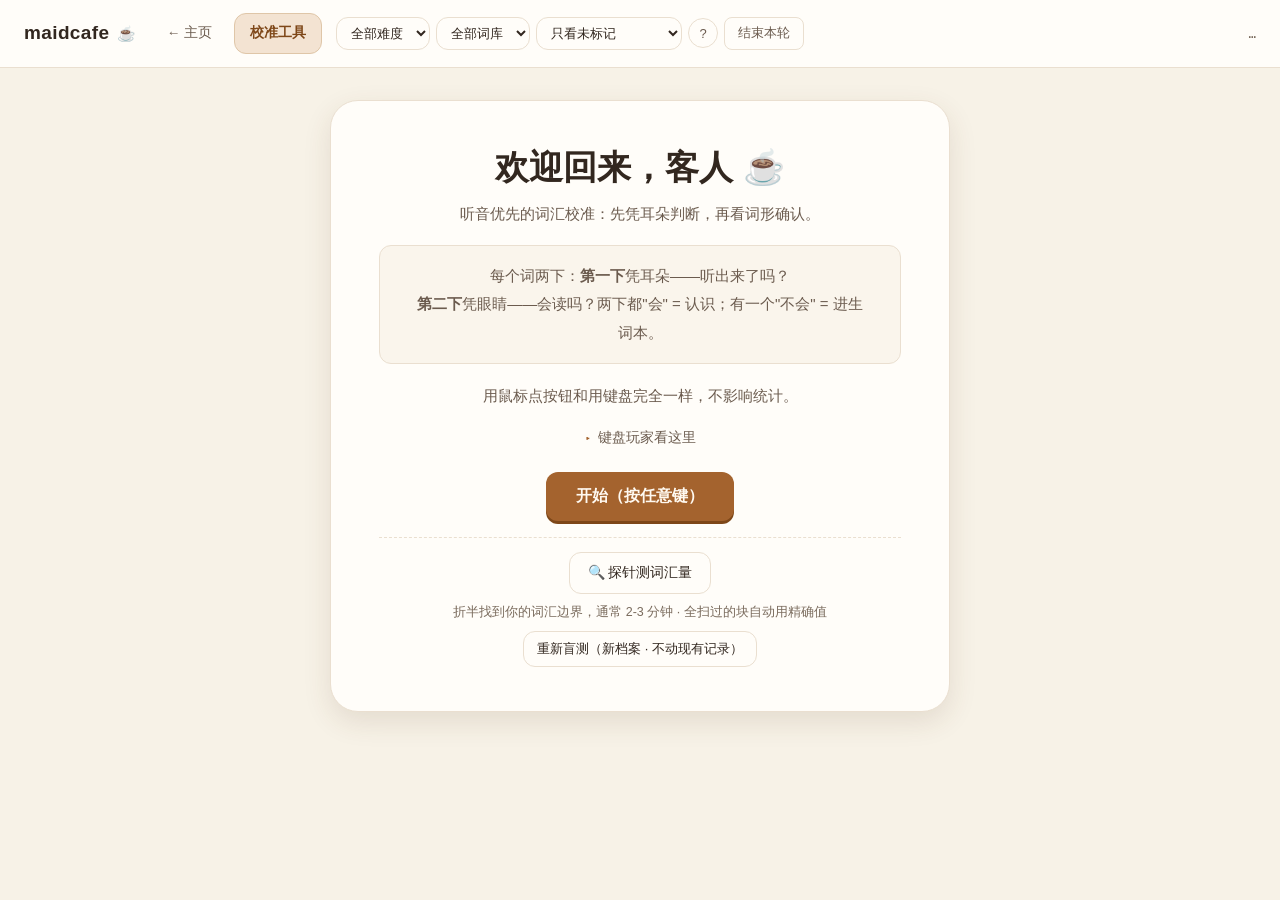
==== static/calibrate.html @ 39105bd9 "Probe result page is a funnel: header nav hidden; untested buttons now walked - 测定完成 result view hid" ====
<!DOCTYPE html>
<html lang="zh-CN">
<head>
<meta charset="utf-8">
<meta name="viewport" content="width=device-width, initial-scale=1">
<title>maidcafe ☕ 词汇校准</title>
<link rel="icon" href="data:image/svg+xml,<svg xmlns='http://www.w3.org/2000/svg' viewBox='0 0 100 100'><text y='.9em' font-size='90'>☕</text></svg>">
<link rel="stylesheet" href="/static/style.css">
</head>
<body>
<header>
  <div class="brand">maidcafe <span class="cup">☕</span></div>
  <nav class="controls" id="topNav">
    <a href="/" class="tab">← 主页</a>
    <span class="tab active">校准工具</span>
  </nav>
  <div class="controls">
    <select id="tierSelect"><option value="all">全部难度</option></select>
    <select id="deckSelect"><option value="all">全部词库</option></select>
    <select id="modeSelect">
      <option value="unmarked">只看未标记</option>
      <option value="all">全部（含已标记）</option>
    </select>
    <button id="hintToggle" class="hint-toggle" title="按键提示">?</button>
    <button id="endBtn" class="end-btn" title="结束这一轮">结束本轮</button>
  </div>
  <div class="stats" id="statsBar">…</div>
</header>

<main id="main">
  <div id="startOverlay" class="overlay">
    <div class="overlay-card">
      <img class="art-banner" src="/static/art/C1_welcome.png" alt="" onerror="this.remove()">
      <h1>欢迎回来，客人 ☕</h1>
      <div id="continueBar" class="hint-line hidden" style="margin-bottom:12px;"></div>
      <p>听音优先的词汇校准：先凭耳朵判断，再看词形确认。</p>
      <p class="rhythm">每个词两下：<b>第一下</b>凭耳朵——听出来了吗？<br>
      <b>第二下</b>凭眼睛——会读吗？两下都"会" = 认识；有一个"不会" = 进生词本。</p>
      <p class="hint-line">用鼠标点按钮和用键盘完全一样，不影响统计。</p>
      <details class="keys-fold">
        <summary>键盘玩家看这里</summary>
        <table class="keys">
          <tr><td>听发音后</td><td><kbd>Space</kbd> 听出来了 · <kbd>J</kbd> 没听出来</td></tr>
          <tr><td>显示词后</td><td><kbd>Space</kbd> 我会读 · <kbd>J</kbd> 我不会读</td></tr>
          <tr><td>任何时候</td><td><kbd>K</kbd> 重听发音</td></tr>
        </table>
      </details>
      <button id="startBtn">开始（按任意键）</button>
      <div class="probe-entry">
        <button id="probeBtn" class="mk">🔍 探针测词汇量</button>
        <div class="hint-line">折半找到你的词汇边界，通常 2-3 分钟 · 全扫过的块自动用精确值</div>
        <div id="vocabLine" class="hint-line hidden"></div>
        <button id="probeFreshBtn" class="mk small">重新盲测（新档案 · 不动现有记录）</button>
        <details id="probeHist" class="probe-hist hidden">
          <summary>历史测定</summary>
          <div id="probeHistList"></div>
        </details>
      </div>
    </div>
  </div>

  <div id="card" class="card hidden">
    <div class="progress"><div class="progress-fill" id="progressFill"></div></div>
    <div class="card-body">
      <div id="listenState" class="listen-state">
        <div class="step-dots"><i class="on"></i><i></i></div>
        <button id="playBtn" class="play-btn" title="播放发音">🔊</button>
        <div class="hint">刚才这个音，你听出来了吗？</div>
        <div id="noAudioNote" class="no-audio hidden">（这个词没有音频，直接看词判断）</div>
        <div id="wordPreview" class="word-preview hidden"></div>
      </div>
      <div id="answerState" class="answer-state hidden">
        <div class="step-dots"><i></i><i class="on"></i></div>
        <div class="mark-tag" id="markTag"></div>
        <div class="word" id="wordText"></div>
        <div class="phonetic" id="phoneticText"></div>
        <div class="definition" id="defText"></div>
        <div class="example" id="exEn"></div>
        <div class="example cn" id="exCn"></div>
        <div class="sources" id="srcText"></div>
      </div>
      <div id="judgeBtns" class="mark-btns">
        <button id="btnKnow" class="mk mk3">听出来了 <kbd>Space</kbd></button>
        <button id="btnShow" class="mk mk1">没听出来 <kbd>J</kbd></button>
      </div>
      <div id="nextBtns" class="mark-btns hidden">
        <div class="ask-line hint-line" style="width:100%;text-align:center;">那么这个词，你会读吗？</div>
        <button id="btnNext" class="mk mk3">我会读 <kbd>Space</kbd></button>
        <button id="btnOops" class="mk mk1">我不会读 <kbd>J</kbd></button>
      </div>
    </div>
    <div id="hintBar" class="hint-bar">
      <span>听后：<kbd>Space</kbd> 听出来了 · <kbd>J</kbd> 没听出来</span>
      <span>看后：<kbd>Space</kbd> 会读 · <kbd>J</kbd> 不会读</span>
      <span><kbd>K</kbd> 重听</span>
      <button id="hintClose" title="关闭提示">×</button>
    </div>
  </div>

  <div id="doneCard" class="card done hidden">
    <img id="doneArt" class="art-banner hidden" src="/static/art/C4_celebrate.png" alt="" onerror="this.remove()">
    <h2 id="doneTitle">这一轮结束 🎉</h2>
    <div id="doneStats"></div>
    <p>进度已自动保存，随时回来继续。</p>
    <button id="nextTierBtn" class="mk mknext hidden">进入下一块 →</button>
    <button id="resumeBtn" class="mk">继续过词</button>
  </div>

  <div id="probeCard" class="card done hidden">
    <h2>测定完成 ☕</h2>
    <div id="probeBoundary" class="hint-line hidden" style="margin-bottom:10px;"></div>
    <div id="probeNums" class="vocab-nums"></div>
    <div id="probeBands" class="probe-bands"></div>
    <p class="hint-line">精确块用真实计数，抽样块按比例推定；之后任何一块被全扫完成，
    数字会自动替换为精确值。</p>
    <a href="/?fresh=1" class="mk mknext" style="text-decoration:none;">去主页开始学习 →</a>
    <button id="adoptBtn" class="mk mknext hidden">采用为主记录</button>
    <button id="discardBtn" class="mk hidden">删除本次</button>
    <button id="probeMoreBtn" class="mk">全覆盖抽样，出完整曲线与误差</button>
    <button id="probeExitBtn" class="mk">回到常规校准</button>
  </div>
</main>

<script src="/static/log.js"></script>
<script src="/static/art.js"></script>
<script src="/static/app.js"></script>
</body>
</html>
---- static/style.css ----
/* ===========================================================================
   maidcafe — style.css  (drop-in replacement for static/style.css)
   设计交付 v1 · 沿用现有 class/id 契约，无需改动 HTML 与 JS
   目录：0 字体 / 1 变量 / 2 基础 / 3 顶栏 / 4 卡片与校准 / 5 组件（按钮·kbd·
         徽章·chips·输入）/ 6 欢迎页与结算 / 7 占位与状态 / 8 响应式
   =========================================================================== */

/* --- 0. 字体（离线自托管；把 woff2 放进 static/fonts/ 后取消注释） ---------- */
/*
@font-face { font-family:"Zen Maru Gothic"; src:url("/static/fonts/ZenMaruGothic-Bold.woff2") format("woff2");
             font-weight:700 900; font-display:swap; }
@font-face { font-family:"Noto Sans SC"; src:url("/static/fonts/NotoSansSC-Regular.woff2") format("woff2");
             font-weight:400 500; font-display:swap; }
@font-face { font-family:"Noto Sans SC"; src:url("/static/fonts/NotoSansSC-Bold.woff2") format("woff2");
             font-weight:700; font-display:swap; }
@font-face { font-family:"Newsreader"; src:url("/static/fonts/Newsreader-Regular.woff2") format("woff2");
             font-weight:400 600; font-display:swap; }
@font-face { font-family:"JetBrains Mono"; src:url("/static/fonts/JetBrainsMono-Regular.woff2") format("woff2");
             font-weight:400 700; font-display:swap; }
*/

/* --- 1. 设计变量 ----------------------------------------------------------- */
:root {
  /* 面与墨（全部达 WCAG AA 4.5:1） */
  --bg:        #f7f2e7;   /* 奶油底 */
  --card:      #fffdf9;   /* 卡片米白 */
  --sunken:    #faf5ec;   /* 凹面 / 输入 / 提示条 */
  --line:      #eadfd0;   /* 分割线 */
  --line-soft: #f1e8da;   /* 行内细线 */
  --ink:       #32271f;   /* 主文字 */
  --muted-2:   #6b5b4e;   /* 次级文字（正文级可读） */
  --muted:     #7a6b5d;   /* 三级文字 / 标签 */
  --veil:      #d6c7b4;   /* 未播轮遮罩点（故意低对比） */

  /* 品牌与语义 */
  --accent:      #a4632e; /* 咖啡棕 主色 */
  --accent-deep: #7e4718; /* 深焙 hover / 按钮底沉 */
  --accent-soft: #f3e3d2; /* 主色浅底 */
  --accent-line: #dfc6a8; /* 主色浅边 */
  --red:   #c0574f;  --red-soft:   #fdf0ee;  --red-line:   #efcfc9;  --red-ink:   #a8443c;
  --amber: #c08a2d;  --amber-soft: #fff8e8;  --amber-line: #e7d3a6;  --amber-ink: #8c6212;
  --green: #5f8f57;  --green-soft: #f1f6ef;  --green-line: #cfe0cb;  --green-ink: #2f5c2a;

  /* 说话人色（一律配白底；Suzu/Momo 已加深至 AA） */
  --spk-haruka:  #8e4a5b;
  --spk-momo:    #b23e64;
  --spk-shizuku: #2f7b76;
  --spk-suzu:    #a65614;
  --spk-aoi:     #6a5aab;

  /* 字体栈 */
  --font-display: "Zen Maru Gothic", "PingFang SC", "Hiragino Sans GB", -apple-system, sans-serif;
  --font-ui:      "Noto Sans SC", -apple-system, "PingFang SC", "Microsoft YaHei", sans-serif;
  --font-en:      "Newsreader", Georgia, "Times New Roman", serif;
  --font-mono:    "JetBrains Mono", ui-monospace, SFMono-Regular, Menlo, monospace;

  /* 圆角 / 阴影 / 间距 */
  --r-sm: 8px; --r-md: 12px; --r-lg: 18px; --r-xl: 28px;
  --sh-1: 0 2px 8px rgba(90,60,30,.06);
  --sh-2: 0 10px 28px rgba(90,60,30,.12);
  --tap: 44px; /* 移动端最小点击 */
}

/* --- 2. 基础 --------------------------------------------------------------- */
* { box-sizing: border-box; margin: 0; padding: 0; }

html { -webkit-text-size-adjust: 100%; }

body {
  font-family: var(--font-ui);
  background: var(--bg);
  color: var(--ink);
  min-height: 100vh;
  line-height: 1.7;
  text-wrap: pretty;
}

a { color: var(--accent); text-decoration: none; }
a:hover { color: var(--accent-deep); }
::selection { background: var(--accent-soft); }

b, strong { font-weight: 700; }
small { font-size: 12px; }

button { font-family: inherit; }
input, select { font-family: inherit; }

:focus-visible { outline: 2px solid var(--accent); outline-offset: 2px; }

.hidden { display: none !important; }

main {
  max-width: 760px;
  margin: 0 auto;
  padding: 32px 20px 64px;
}

/* --- 3. 顶栏 --------------------------------------------------------------- */
header {
  display: flex;
  align-items: center;
  gap: 14px;
  padding: 13px 24px;
  border-bottom: 1px solid var(--line);
  background: var(--card);
  flex-wrap: wrap;
}
.brand {
  font-family: var(--font-display);
  font-weight: 900;
  font-size: 19px;
  letter-spacing: .02em;
  display: flex;
  align-items: center;
  gap: 8px;
}
.cup { font-size: 15px; }

.controls { display: flex; align-items: center; gap: 6px; flex-wrap: wrap; }
.controls select {
  font-size: 13px;
  padding: 7px 10px;
  border: 1px solid var(--line);
  border-radius: var(--r-md);
  background: var(--card);
  color: var(--ink);
  cursor: pointer;
}
.controls select:hover { border-color: var(--accent-line); }

/* 顶栏页签（校准 / 听力室 / 生词本 —— 两页共用） */
.tab {
  font-size: 13.5px;
  padding: 8px 15px;
  border-radius: var(--r-md);
  border: 1px solid transparent;
  background: transparent;
  color: var(--muted-2);
  cursor: pointer;
  min-height: 36px;
  display: inline-flex; align-items: center;
}
.tab:hover { color: var(--accent); }
.tab.active {
  background: var(--accent-soft);
  border-color: var(--accent-line);
  color: var(--accent-deep);
  font-weight: 700;
}

.stats {
  margin-left: auto;
  font-family: var(--font-mono);
  font-size: 12.5px;
  color: var(--muted);
  display: flex;
  gap: 14px;
  flex-wrap: wrap;
}
.stats b { color: var(--ink); font-weight: 700; }
.s1 { color: var(--red); }
.s2 { color: var(--amber-ink); }
.s3 { color: var(--green-ink); }

/* --- 4. 卡片与校准两段式 ---------------------------------------------------- */
.card {
  background: var(--card);
  border: 1px solid var(--line);
  border-radius: var(--r-lg);
  overflow: hidden;
  box-shadow: var(--sh-1);
}

.progress { height: 4px; background: var(--line); }
.progress-fill { height: 100%; background: var(--accent); width: 0; transition: width .3s; }

/* 两段式共用容器：固定最小高度 + 垂直居中，换态时卡片不跳动 */
.card-body {
  padding: 44px 36px 32px;
  min-height: 380px;
  display: flex;
  flex-direction: column;
  justify-content: center;
}

/* 第一段：只有声音 */
.listen-state { text-align: center; }
.play-btn {
  width: 104px; height: 104px;
  border-radius: 50%;
  border: 1px solid var(--accent-line);
  background: var(--accent-soft);
  color: var(--accent-deep);
  font-size: 40px;
  line-height: 1;
  cursor: pointer;
  box-shadow: 0 3px 0 var(--accent-line);
  transition: transform .08s, background .15s;
}
.play-btn:hover { background: #ebd4b9; }
.play-btn:active { transform: translateY(3px); box-shadow: none; }
.hint { margin-top: 20px; color: var(--muted-2); font-size: 15px; }
.no-audio { margin-top: 12px; color: var(--muted); font-size: 13px; }
.word-preview { margin-top: 14px; font-family: var(--font-en); font-size: 40px; font-weight: 600; }

/* 第二段：词形揭示 */
.answer-state { text-align: center; }
.mark-tag {
  display: inline-block;
  font-size: 12px; font-weight: 700;
  padding: 5px 12px; border-radius: 999px;
  margin-bottom: 14px;
}
.mark-tag.mt3 { color: var(--green-ink); background: var(--green-soft); border: 1px solid var(--green-line); }
.mark-tag.mt1 { color: var(--red);      background: var(--red-soft);   border: 1px solid var(--red-line); }
.mark-tag:empty { display: none; }

.word {
  font-family: var(--font-en);
  font-size: 56px; font-weight: 600;
  line-height: 1.15;
  letter-spacing: -.01em;
}
.phonetic { margin-top: 8px; font-family: var(--font-mono); font-size: 15px; color: var(--muted-2); }
.definition { margin-top: 18px; font-size: 18px; line-height: 1.8; white-space: pre-line; }
.example {
  margin-top: 16px;
  font-family: var(--font-en);
  font-size: 17.5px; line-height: 1.7;
  color: var(--muted-2);
  max-width: 46ch; margin-left: auto; margin-right: auto;
}
.example.cn { margin-top: 5px; font-family: var(--font-ui); font-size: 13.5px; color: var(--muted); }
.sources { margin-top: 14px; font-family: var(--font-mono); font-size: 11px; color: var(--muted); }

.mark-btns { margin-top: 32px; display: flex; gap: 12px; justify-content: center; flex-wrap: wrap; }

/* 提示条 */
.hint-bar {
  display: flex; align-items: center; justify-content: center;
  gap: 18px;
  padding: 11px 40px 11px 16px;
  border-top: 1px solid var(--line);
  background: var(--sunken);
  color: var(--muted);
  font-size: 12.5px;
  position: relative;
  flex-wrap: wrap;
}
.hint-bar kbd { font-size: 11px; }
#hintClose {
  position: absolute; right: 12px; top: 50%; transform: translateY(-50%);
  width: 26px; height: 26px;
  border: 1px solid var(--line); border-radius: var(--r-sm);
  background: var(--card); color: var(--muted);
  font-size: 15px; line-height: 1; cursor: pointer;
}
#hintClose:hover { border-color: var(--red); color: var(--red); }
.hint-toggle {
  width: 30px; height: 30px;
  border-radius: 50%;
  border: 1px solid var(--line);
  background: var(--card);
  color: var(--muted-2);
  cursor: pointer;
  font-size: 13px;
}
.hint-toggle:hover { border-color: var(--accent); color: var(--accent); }

/* --- 5. 组件 --------------------------------------------------------------- */

/* 5.1 按钮：.mk 为次级底，语义色只在 hover 点亮；.mknext 为主按钮 */
.mk {
  display: inline-flex; align-items: center; gap: 8px;
  font-size: 14px; font-weight: 500;
  padding: 11px 18px;
  min-height: 38px;
  border-radius: var(--r-md);
  border: 1px solid var(--line);
  background: var(--card);
  color: var(--ink);
  cursor: pointer;
  transition: border-color .15s, color .15s, background .15s;
}
.mk:hover  { border-color: var(--accent); color: var(--accent); }
.mk:active { transform: translateY(1px); }
.mk1:hover { border-color: var(--red);    color: var(--red); }
.mk2:hover { border-color: var(--amber-ink); color: var(--amber-ink); }
.mk3:hover { border-color: var(--green-ink); color: var(--green-ink); }
.mk[disabled], .mk:disabled {
  background: var(--sunken); color: var(--muted); cursor: not-allowed; opacity: 1;
}
.mk.big   { font-size: 16px; font-weight: 700; padding: 14px 26px; min-height: 48px; }
.mk.small { font-size: 13px; padding: 8px 13px; min-height: 32px; }
.mk.danger { color: var(--muted); background: transparent; }
.mk.danger:hover { border-color: var(--red); color: var(--red); }

/* 主按钮（今日任务 / 进入下一块 / 开始） */
.mknext, #startBtn, #dailyBtn {
  border: none;
  background: var(--accent);
  color: #fff9f0;
  font-weight: 700;
  box-shadow: 0 3px 0 var(--accent-deep);
}
.mknext:hover, #startBtn:hover, #dailyBtn:hover {
  background: var(--accent-deep); color: #fff9f0;
  box-shadow: 0 3px 0 #5e330f;
}
.mknext:active, #startBtn:active, #dailyBtn:active { transform: translateY(2px); box-shadow: 0 1px 0 #5e330f; }
#startBtn { font-size: 16px; padding: 14px 30px; border-radius: var(--r-md); cursor: pointer; }
.mknext.big { font-size: 17px; padding: 15px 28px; }
/* 主按钮里的键帽：暗色垫保证白字对比 */
.mknext kbd, #startBtn kbd, #dailyBtn kbd {
  background: rgba(0,0,0,.16);
  border: 1px solid rgba(255,255,255,.30);
  border-bottom-width: 1px;
  color: #fff9f0;
}

.end-btn {
  font-size: 12.5px;
  padding: 7px 13px;
  border-radius: var(--r-sm);
  border: 1px solid var(--line);
  background: var(--card);
  color: var(--muted-2);
  cursor: pointer;
}
.end-btn:hover { border-color: var(--red); color: var(--red); }

/* 5.2 kbd 键帽 —— 产品的交互身份 */
kbd {
  display: inline-flex; align-items: center; justify-content: center;
  min-width: 26px; height: 26px;
  padding: 0 9px;
  background: linear-gradient(#fffdf9, #f5eee2);
  border: 1px solid #ddceb8;
  border-bottom: 2px solid #cbb799;
  border-radius: 7px;
  box-shadow: inset 0 1px 0 #fff;
  font-family: var(--font-mono);
  font-weight: 700; font-size: 11.5px;
  color: #4a3b2e;
  vertical-align: middle;
}
.mk kbd { margin-left: 2px; }
/* 大号键帽（卡内按钮组） */
.mark-btns kbd, .kbd-lg {
  min-width: 38px; height: 38px;
  padding: 0 14px;
  border-bottom-width: 3px;
  border-radius: 9px;
  font-size: 13px;
}
kbd:active, .kbd-pressed { transform: translateY(2px); border-bottom-width: 1px; }

/* 5.3 chips */
.chip {
  display: inline-flex; align-items: baseline; gap: 7px;
  font-family: var(--font-en);
  font-size: 16px; font-weight: 600;
  padding: 6px 11px;
  border-radius: 9px;
  background: var(--red-soft);
  border: 1px solid var(--red-line);
  color: var(--red);
}
.chip small { font-family: var(--font-ui); font-size: 12px; font-weight: 400; color: var(--muted-2); }
.chip.review { background: var(--accent-soft); border-color: var(--accent-line); color: var(--accent-deep); }
.chip.known  { background: var(--sunken); border-color: var(--line); color: var(--muted-2); }
.target-chip { cursor: pointer; transition: border-color .15s; }
.target-chip:hover { border-color: var(--red); }

/* 5.4 徽章 */
.pill {
  display: inline-flex; align-items: center; gap: 7px;
  font-size: 12.5px; font-weight: 700;
  padding: 6px 13px;
  border-radius: 999px;
  background: var(--sunken); border: 1px solid var(--line); color: var(--muted-2);
}
.pill.pool  { background: var(--amber-soft); border-color: var(--amber-line); color: var(--amber-ink); }
.pill.level { background: var(--green-soft); border-color: var(--green-line); color: var(--green-ink); }
.pill.due   { background: var(--accent); border-color: var(--accent-deep); color: #fff6ea; }
.pill.ratio { background: var(--green-soft); border-color: var(--green-line); color: var(--green-ink); font-weight: 400; }
.pill .num  { font-family: var(--font-mono); }

/* 5.5 输入 */
input[type="text"], input:not([type]), #customWords, #addWordInput {
  font-size: 14px;
  padding: 11px 14px;
  border: 1px solid var(--line);
  border-radius: var(--r-md);
  background: var(--sunken);
  color: var(--ink);
  min-height: 42px;
}
#addWordInput { font-family: var(--font-en); font-size: 16px; }
input::placeholder { color: var(--muted); }
input:focus { outline: none; border-color: var(--accent); background: var(--card); }

/* 5.6 回执 / 撤销条（可选，UX_REVIEW B1·C3 用） */
.toast {
  display: flex; align-items: center; gap: 12px;
  padding: 10px 14px;
  border-radius: var(--r-md);
  background: var(--green-soft); border: 1px solid var(--green-line);
  color: var(--green-ink); font-size: 13px;
}
.toast button {
  border: none; background: none; cursor: pointer;
  color: var(--accent); font-size: 13px; text-decoration: underline;
}

/* 5.6x 画稿图位：文件缺席时 img onerror 自删，图位无痕消失 */
.art-banner {
  display: block;
  width: 100%;
  max-width: 520px;
  margin: 0 auto 18px;
  border-radius: var(--r-lg);
}
.brand-logo { width: 26px; height: 26px; border-radius: 50%; display: block; }

/* 5.65 折叠区（details/summary）：统一小箭头，替换浏览器默认黑三角 */
details > summary {
  cursor: pointer;
  list-style: none;
  -webkit-user-select: none; user-select: none;
}
details > summary::-webkit-details-marker { display: none; }
details > summary::before {
  content: "▸";
  display: inline-block;
  margin-right: 7px;
  color: var(--accent);
  font-size: .85em;
  transition: transform .15s;
}
details[open] > summary::before { transform: rotate(90deg); }
details > summary:hover { color: var(--accent-deep); }

.keys-fold { margin-bottom: 22px; }
.keys-fold summary { font-size: 13.5px; color: var(--muted-2); }
.keys-fold[open] summary { margin-bottom: 10px; }

/* 5.7 常驻提示行 / 两段式步骤点（可选） */
.hint-line { font-size: 12.5px; color: var(--muted); line-height: 1.8; }
.step-dots { display: flex; gap: 7px; justify-content: center; margin-bottom: 18px; }
.step-dots i { width: 7px; height: 7px; border-radius: 50%; background: var(--line); }
.step-dots i.on { background: var(--accent); }

/* --- 6. 欢迎页与结算页 ------------------------------------------------------ */
.overlay { display: flex; justify-content: center; }
.overlay-card {
  background: var(--card);
  border: 1px solid var(--line);
  border-radius: var(--r-xl);
  padding: 44px 48px;
  text-align: center;
  box-shadow: var(--sh-2);
  max-width: 620px;
}
.overlay-card h1 {
  font-family: var(--font-display);
  font-weight: 900; font-size: 34px; line-height: 1.3;
  margin-bottom: 12px;
}
.overlay-card p { color: var(--muted-2); font-size: 15px; margin-bottom: 18px; }
.rhythm {
  color: var(--ink); font-size: 15px; line-height: 1.9;
  background: var(--sunken); border: 1px solid var(--line);
  border-radius: var(--r-md); padding: 16px 18px;
  margin-bottom: 18px;
}
.keys { margin: 0 auto 26px; font-size: 13.5px; border-collapse: collapse; }
.keys td { padding: 7px 12px; text-align: left; vertical-align: middle; }
.keys td:first-child { color: var(--muted); white-space: nowrap; }

.done { text-align: center; padding: 44px 40px; }
.done h2 { font-family: var(--font-display); font-weight: 900; font-size: 30px; margin-bottom: 18px; }
#doneStats { font-size: 15px; margin-bottom: 14px; display: flex; gap: 12px; justify-content: center; flex-wrap: wrap; }
.done p { color: var(--muted-2); font-size: 14.5px; max-width: 44ch; margin: 0 auto; }
.done .mk { margin-top: 18px; }

/* 结算数字块（可选） */
.stat-block { border-radius: var(--r-md); padding: 14px 22px; background: var(--sunken); border: 1px solid var(--line); }
.stat-block b { display: block; font-family: var(--font-mono); font-size: 26px; }
.stat-block.good { background: var(--green-soft); border-color: var(--green-line); color: var(--green-ink); }
.stat-block.warn { background: var(--amber-soft); border-color: var(--amber-line); color: var(--amber-ink); }
.stat-block.bad  { background: var(--red-soft);   border-color: var(--red-line);   color: var(--red); }

/* 6.5 探针式词汇量测定 */
.probe-entry {
  margin-top: 16px;
  padding-top: 14px;
  border-top: 1px dashed var(--line);
  display: flex; flex-direction: column; align-items: center; gap: 7px;
}
.vocab-nums { font-size: 17px; margin-bottom: 14px; line-height: 2; }
.vocab-nums b { font-family: var(--font-mono); font-size: 26px; }
.vocab-nums small {
  font-family: var(--font-mono); font-size: 11px;
  color: var(--muted); margin-left: 2px;
}
.probe-bands {
  display: flex; flex-direction: column; gap: 6px;
  max-width: 460px; margin: 0 auto 16px;
  font-size: 12.5px; color: var(--muted-2);
}
.probe-bands .row { display: flex; align-items: center; gap: 10px; }
.probe-bands .bname { flex: none; width: 58px; text-align: right; }
.probe-bands .bbar {
  flex: 1; height: 9px; position: relative;
  background: var(--sunken); border: 1px solid var(--line-soft);
  border-radius: 99px; overflow: hidden;
}
.probe-bands .bbar i {
  position: absolute; left: 0; top: 0; bottom: 0;
  background: var(--amber-line); border-radius: 99px;
}
.probe-bands .bbar i.lst { background: var(--green); }
.probe-bands .bnum { flex: none; font-family: var(--font-mono); font-size: 11px; }
#probeCard .mk { margin: 4px 6px 0; }
.probe-hist { margin-top: 4px; }
.probe-hist summary { font-size: 12.5px; color: var(--muted); }
.ph-row {
  display: flex; align-items: center; gap: 8px; justify-content: center;
  font-size: 12.5px; color: var(--muted-2);
  padding: 5px 0;
}
.ph-row .mk.small { min-height: 26px; padding: 3px 9px; font-size: 12px; }

/* --- 7. 插画占位与空状态 ---------------------------------------------------- */
/* 画稿到位前用同尺寸灰框上线，替换真图不产生位移。用法：
   <div class="maid-slot" style="height:210px"><b>6.2 空列表</b>empty cafe table…</div> */
.maid-slot {
  display: flex; flex-direction: column; align-items: center; justify-content: center;
  gap: 5px;
  background: #e9e4da;
  background-image: repeating-linear-gradient(135deg, rgba(0,0,0,.045) 0 6px, transparent 6px 12px);
  border: 1px dashed #bfb4a4;
  border-radius: var(--r-lg);
  font-family: var(--font-mono);
  font-size: 12px; color: var(--muted-2);
  text-align: center; padding: 14px;
}
.maid-slot b { font-size: 13px; }
.maid-slot.round { border-radius: 50%; }

.empty {
  color: var(--muted-2);
  text-align: center;
  padding: 44px 20px;
  font-size: 14.5px;
  line-height: 1.9;
}

/* 状态页（欢迎/空/等待/完成/错误）通用壳，可选 */
.state-page {
  background: var(--card); border: 1px solid var(--line); border-radius: var(--r-xl);
  padding: 40px; text-align: center;
  display: flex; flex-direction: column; align-items: center; gap: 16px;
  box-shadow: var(--sh-1);
}
.state-page h3 { font-family: var(--font-display); font-weight: 900; font-size: 24px; }
.state-page p { font-size: 14.5px; line-height: 1.9; color: var(--muted-2); max-width: 40ch; }
.state-page pre {
  width: 100%; text-align: left;
  font-family: var(--font-mono); font-size: 11.5px; color: var(--muted-2);
  background: var(--sunken); border: 1px solid var(--line);
  border-radius: var(--r-md); padding: 12px 14px;
  white-space: pre-wrap;
}

/* --- 8. 响应式（为手机 PWA 预留） ------------------------------------------- */
@media (max-width: 1279px) {
  main { max-width: 720px; }
}

@media (max-width: 959px) {
  header { padding: 11px 16px; gap: 10px; }
  .stats { width: 100%; margin-left: 0; order: 3; }
  main { padding: 20px 14px 40px; }

  .card-body { padding: 32px 20px 24px; min-height: 340px; }
  .word { font-size: 44px; }
  .definition { font-size: 17px; }
  .example { font-size: 16.5px; }

  /* 键盘让位给拇指：两键变两个全宽大按钮 */
  .mark-btns { flex-direction: column; gap: 10px; margin-top: 26px; }
  .mark-btns .mk {
    width: 100%; justify-content: center;
    min-height: 56px; font-size: 16px; font-weight: 700; border-radius: 16px;
  }
  .mark-btns .mk3 { background: var(--green-soft); border-color: var(--green-line); color: var(--green-ink); }
  .mark-btns .mk1 { background: var(--red-soft);   border-color: var(--red-line);   color: var(--red); }
  .mark-btns kbd, .hint-bar { display: none; }   /* 触屏不展示键位 */

  .overlay-card { padding: 28px 20px; border-radius: var(--r-lg); }
  .overlay-card h1 { font-size: 26px; }
  .keys { display: none; }        /* 移动端改用按钮教学，见 UX_REVIEW D2 */

  .mk, .controls select, .end-btn, .hint-toggle { min-height: var(--tap); }
  .mk.small { min-height: 36px; }
}

@media (hover: none) {
  kbd { display: none; }          /* 触控设备统一隐藏键帽 */
  .mk kbd, .keys kbd { display: none; }
}

@media print {
  header, .hint-bar, .mark-btns { display: none; }
  body { background: #fff; }
}
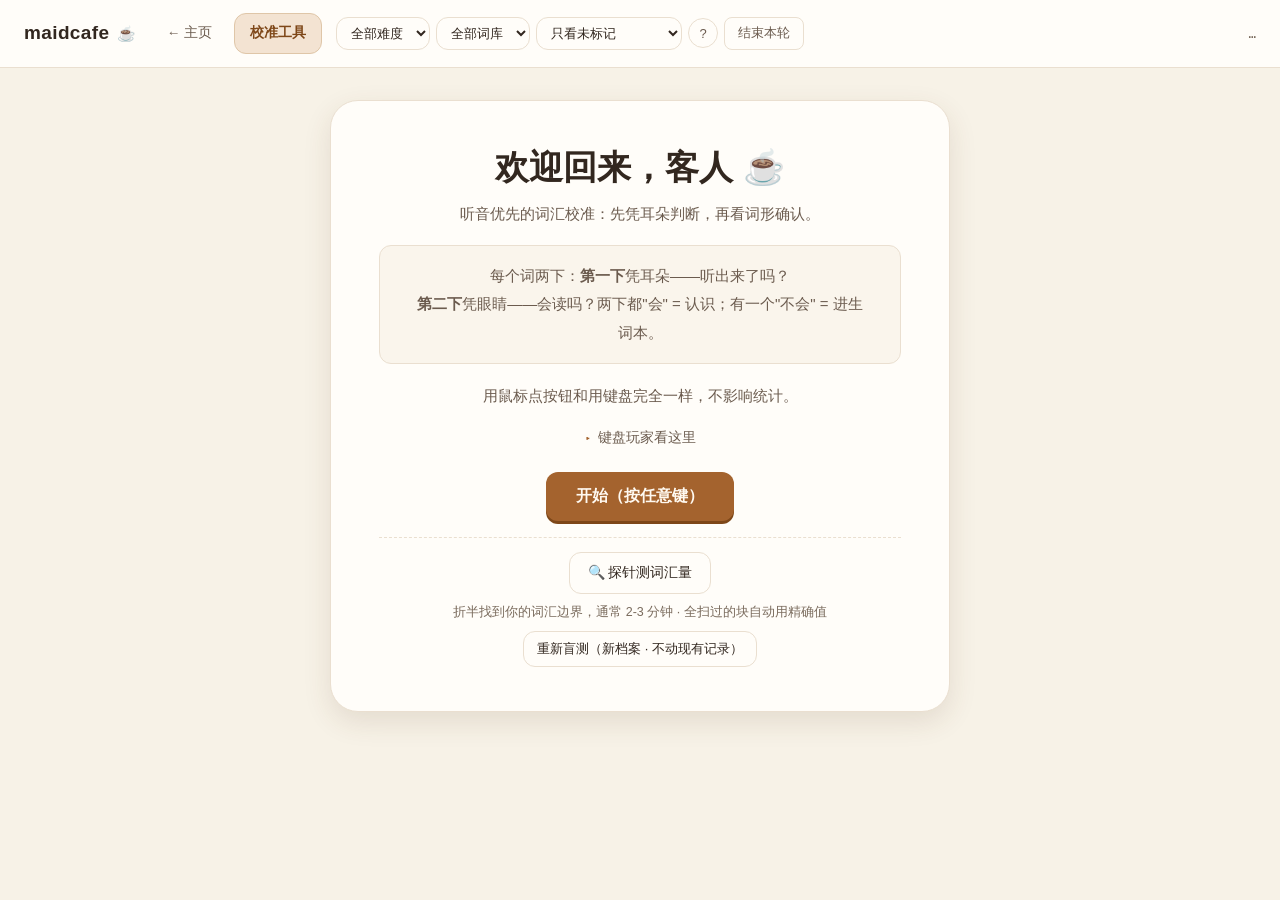
==== commit 95af993d: "TESTPLAN coverage matrix + the 4 bugs a full matrix sweep caught Testing is now spec-driven: TESTPLA" ====
--- a/static/calibrate.html
+++ b/static/calibrate.html
@@ -5,7 +5,7 @@
 <meta name="viewport" content="width=device-width, initial-scale=1">
 <title>maidcafe ☕ 词汇校准</title>
 <link rel="icon" href="data:image/svg+xml,<svg xmlns='http://www.w3.org/2000/svg' viewBox='0 0 100 100'><text y='.9em' font-size='90'>☕</text></svg>">
-<link rel="stylesheet" href="/static/style.css">
+<link rel="stylesheet" href="/static/style.css?v=2">
 </head>
 <body>
 <header>
@@ -121,8 +121,8 @@
   </div>
 </main>
 
-<script src="/static/log.js"></script>
-<script src="/static/art.js"></script>
-<script src="/static/app.js"></script>
+<script src="/static/log.js?v=2"></script>
+<script src="/static/art.js?v=2"></script>
+<script src="/static/app.js?v=2"></script>
 </body>
 </html>
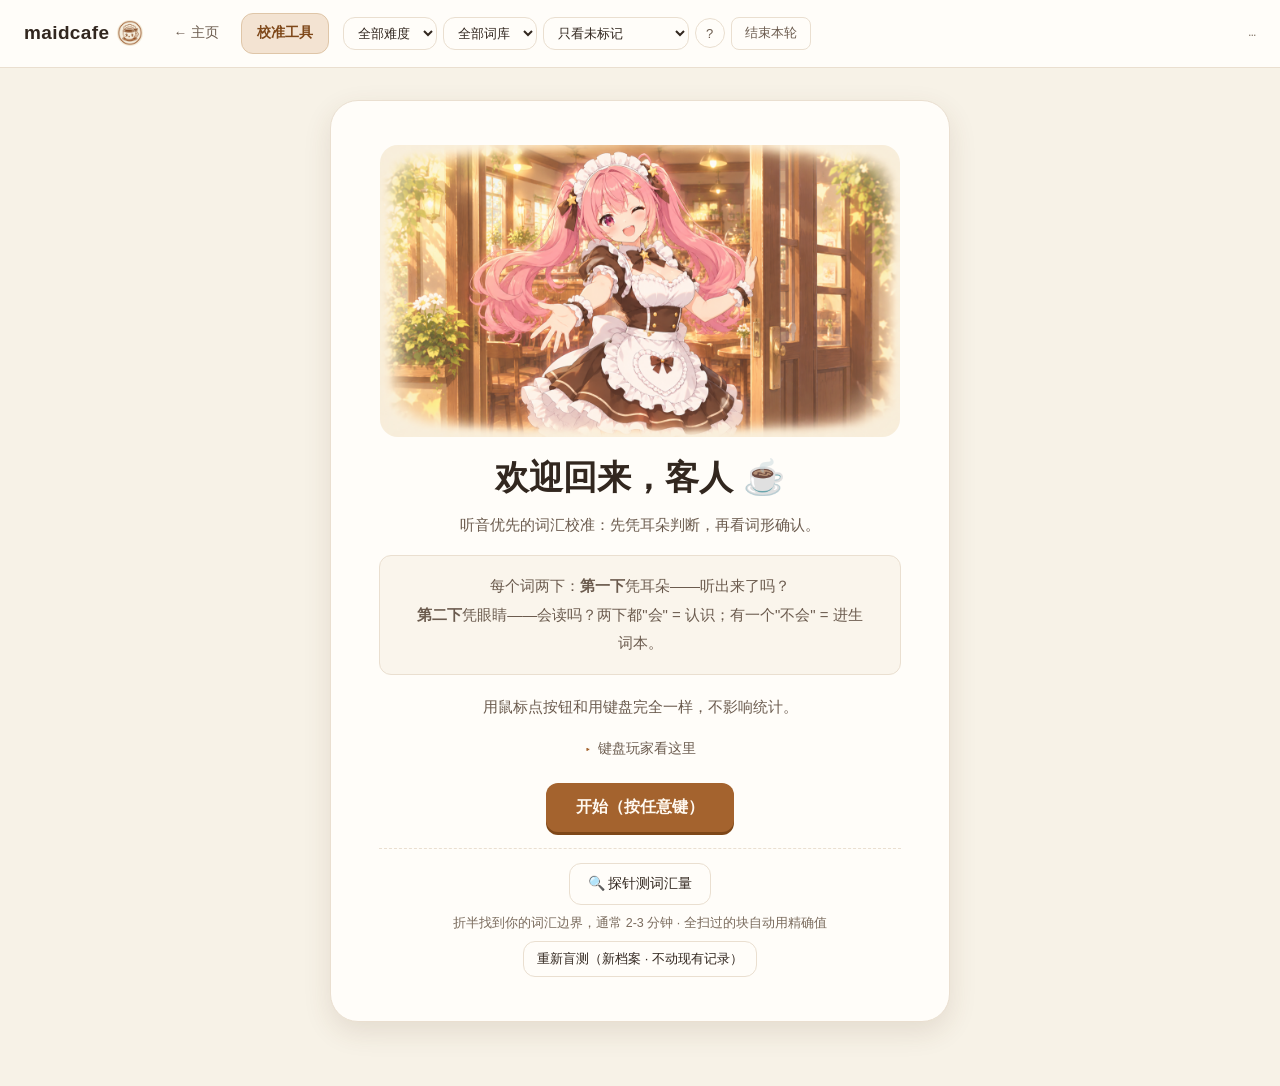
==== commit 12a7a8c5: "Blind listening everywhere: drop the target-word speedbar; stop re-404ing avatars User ruling 2026-1" ====
--- a/static/calibrate.html
+++ b/static/calibrate.html
@@ -9,7 +9,7 @@
 </head>
 <body>
 <header>
-  <div class="brand">maidcafe <span class="cup">☕</span></div>
+  <a class="brand" href="/" title="回主页">maidcafe <span class="cup">☕</span></a>
   <nav class="controls" id="topNav">
     <a href="/" class="tab">← 主页</a>
     <span class="tab active">校准工具</span>
@@ -122,7 +122,7 @@
 </main>
 
 <script src="/static/log.js?v=2"></script>
-<script src="/static/art.js?v=2"></script>
+<script src="/static/art.js?v=3"></script>
 <script src="/static/app.js?v=2"></script>
 </body>
 </html>
--- a/static/style.css
+++ b/static/style.css
@@ -106,6 +106,10 @@
   flex-wrap: wrap;
 }
 .brand {
+  /* 品牌=全局逃生口：任意状态点它回主页（FLOW 全局条） */
+  text-decoration: none;
+  color: inherit;
+  cursor: pointer;
   font-family: var(--font-display);
   font-weight: 900;
   font-size: 19px;
@@ -369,8 +373,6 @@
 .chip small { font-family: var(--font-ui); font-size: 12px; font-weight: 400; color: var(--muted-2); }
 .chip.review { background: var(--accent-soft); border-color: var(--accent-line); color: var(--accent-deep); }
 .chip.known  { background: var(--sunken); border-color: var(--line); color: var(--muted-2); }
-.target-chip { cursor: pointer; transition: border-color .15s; }
-.target-chip:hover { border-color: var(--red); }
 
 /* 5.4 徽章 */
 .pill {
@@ -616,3 +618,15 @@
   header, .hint-bar, .mark-btns { display: none; }
   body { background: #fff; }
 }
+
+/* 词根词缀行（FLOW 工具页 · 2026-10-13） */
+.morph { margin-top: 10px; font-size: 13px; line-height: 1.7; color: var(--ink); }
+.morph:empty { display: none; }
+.morph-parts { display: flex; flex-wrap: wrap; align-items: baseline; gap: 4px 6px; }
+.mp b { font-family: var(--font-en); }
+.mp i { font-style: normal; color: var(--muted); }
+.mp-plus { color: var(--muted); }
+.morph-auto { margin-left: 6px; font-size: 11.5px; color: var(--muted); }
+.morph-line { color: var(--muted); font-family: var(--font-en); }
+.morph-tag { margin-right: 6px; font-size: 11.5px; }
+.wc-word ~ .morph { padding: 0 22px; }
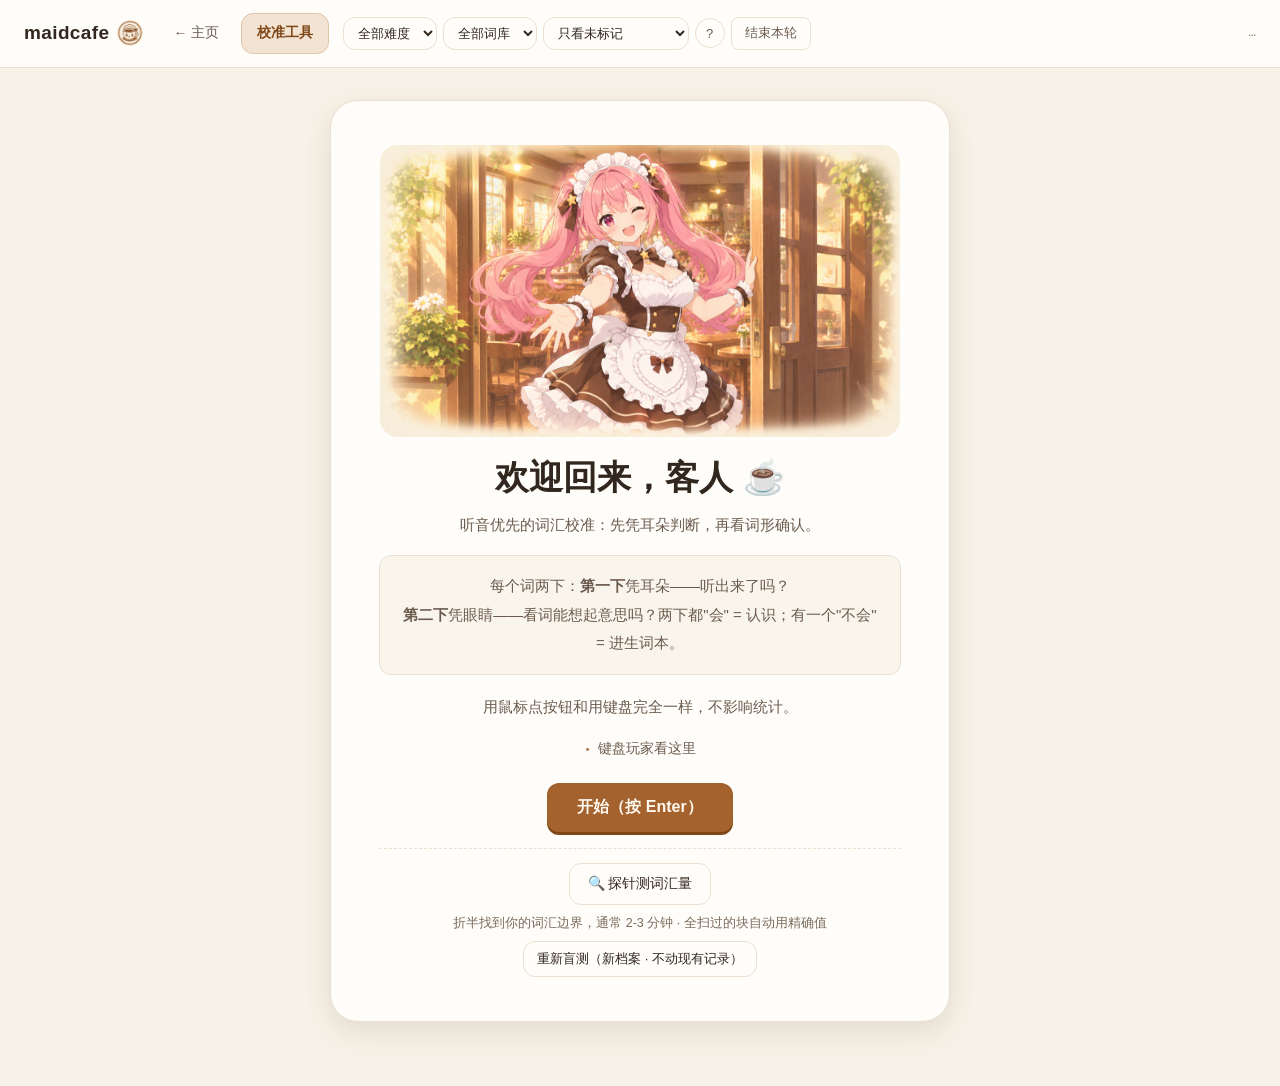
==== commit 47826c39: "Local checkpoint: verified cafe onboarding preview" ====
--- a/static/calibrate.html
+++ b/static/calibrate.html
@@ -5,7 +5,7 @@
 <meta name="viewport" content="width=device-width, initial-scale=1">
 <title>maidcafe ☕ 词汇校准</title>
 <link rel="icon" href="data:image/svg+xml,<svg xmlns='http://www.w3.org/2000/svg' viewBox='0 0 100 100'><text y='.9em' font-size='90'>☕</text></svg>">
-<link rel="stylesheet" href="/static/style.css?v=2">
+<link rel="stylesheet" href="/static/style.css?v=3">
 </head>
 <body>
 <header>
@@ -32,20 +32,19 @@
     <div class="overlay-card">
       <img class="art-banner" src="/static/art/C1_welcome.png" alt="" onerror="this.remove()">
       <h1>欢迎回来，客人 ☕</h1>
-      <div id="continueBar" class="hint-line hidden" style="margin-bottom:12px;"></div>
       <p>听音优先的词汇校准：先凭耳朵判断，再看词形确认。</p>
       <p class="rhythm">每个词两下：<b>第一下</b>凭耳朵——听出来了吗？<br>
-      <b>第二下</b>凭眼睛——会读吗？两下都"会" = 认识；有一个"不会" = 进生词本。</p>
+      <b>第二下</b>凭眼睛——看词能想起意思吗？两下都"会" = 认识；有一个"不会" = 进生词本。</p>
       <p class="hint-line">用鼠标点按钮和用键盘完全一样，不影响统计。</p>
       <details class="keys-fold">
         <summary>键盘玩家看这里</summary>
         <table class="keys">
-          <tr><td>听发音后</td><td><kbd>Space</kbd> 听出来了 · <kbd>J</kbd> 没听出来</td></tr>
-          <tr><td>显示词后</td><td><kbd>Space</kbd> 我会读 · <kbd>J</kbd> 我不会读</td></tr>
+          <tr><td>听发音后</td><td><kbd>F</kbd> 听出来了 · <kbd>J</kbd> 没听出来</td></tr>
+          <tr><td>显示词后</td><td><kbd>F</kbd> 能想起 · <kbd>J</kbd> 还不熟</td></tr>
           <tr><td>任何时候</td><td><kbd>K</kbd> 重听发音</td></tr>
         </table>
       </details>
-      <button id="startBtn">开始（按任意键）</button>
+      <button id="startBtn">开始（按 Enter）</button>
       <div class="probe-entry">
         <button id="probeBtn" class="mk">🔍 探针测词汇量</button>
         <div class="hint-line">折半找到你的词汇边界，通常 2-3 分钟 · 全扫过的块自动用精确值</div>
@@ -80,25 +79,26 @@
         <div class="sources" id="srcText"></div>
       </div>
       <div id="judgeBtns" class="mark-btns">
-        <button id="btnKnow" class="mk mk3">听出来了 <kbd>Space</kbd></button>
+        <button id="btnKnow" class="mk mk3">听出来了 <kbd>F</kbd></button>
         <button id="btnShow" class="mk mk1">没听出来 <kbd>J</kbd></button>
       </div>
       <div id="nextBtns" class="mark-btns hidden">
-        <div class="ask-line hint-line" style="width:100%;text-align:center;">那么这个词，你会读吗？</div>
-        <button id="btnNext" class="mk mk3">我会读 <kbd>Space</kbd></button>
-        <button id="btnOops" class="mk mk1">我不会读 <kbd>J</kbd></button>
+        <div class="ask-line hint-line" style="width:100%;text-align:center;">只看拼写，你能想起词义吗？</div>
+        <button id="btnNext" class="mk mk3">能想起 <kbd>F</kbd></button>
+        <button id="btnOops" class="mk mk1">还不熟 <kbd>J</kbd></button>
       </div>
+      <p id="saveError" role="status" class="hint-line"></p>
     </div>
     <div id="hintBar" class="hint-bar">
-      <span>听后：<kbd>Space</kbd> 听出来了 · <kbd>J</kbd> 没听出来</span>
-      <span>看后：<kbd>Space</kbd> 会读 · <kbd>J</kbd> 不会读</span>
+      <span>听后：<kbd>F</kbd> 听出来了 · <kbd>J</kbd> 没听出来</span>
+      <span>看后：<kbd>F</kbd> 能想起 · <kbd>J</kbd> 还不熟</span>
       <span><kbd>K</kbd> 重听</span>
       <button id="hintClose" title="关闭提示">×</button>
     </div>
   </div>
 
   <div id="doneCard" class="card done hidden">
-    <img id="doneArt" class="art-banner hidden" src="/static/art/C4_celebrate.png" alt="" onerror="this.remove()">
+    <img id="doneArt" class="art-banner hidden" src="/static/cafe/window-seat.jpg" alt="" onerror="this.remove()">
     <h2 id="doneTitle">这一轮结束 🎉</h2>
     <div id="doneStats"></div>
     <p>进度已自动保存，随时回来继续。</p>
@@ -108,11 +108,12 @@
 
   <div id="probeCard" class="card done hidden">
     <h2>测定完成 ☕</h2>
-    <div id="probeBoundary" class="hint-line hidden" style="margin-bottom:10px;"></div>
+    <p>下次进店，我们会按这次的结果准备词卡。</p>
+    <details class="measure-details"><summary>查看估计与词段详情</summary><div id="probeBoundary" class="hint-line hidden" style="margin-bottom:10px;"></div>
     <div id="probeNums" class="vocab-nums"></div>
     <div id="probeBands" class="probe-bands"></div>
     <p class="hint-line">精确块用真实计数，抽样块按比例推定；之后任何一块被全扫完成，
-    数字会自动替换为精确值。</p>
+    数字会自动替换为精确值。</p></details>
     <a href="/?fresh=1" class="mk mknext" style="text-decoration:none;">去主页开始学习 →</a>
     <button id="adoptBtn" class="mk mknext hidden">采用为主记录</button>
     <button id="discardBtn" class="mk hidden">删除本次</button>
@@ -121,8 +122,9 @@
   </div>
 </main>
 
+<script src="/static/keys.js"></script>
 <script src="/static/log.js?v=2"></script>
 <script src="/static/art.js?v=3"></script>
-<script src="/static/app.js?v=2"></script>
+<script src="/static/app.js?v=4"></script>
 </body>
 </html>
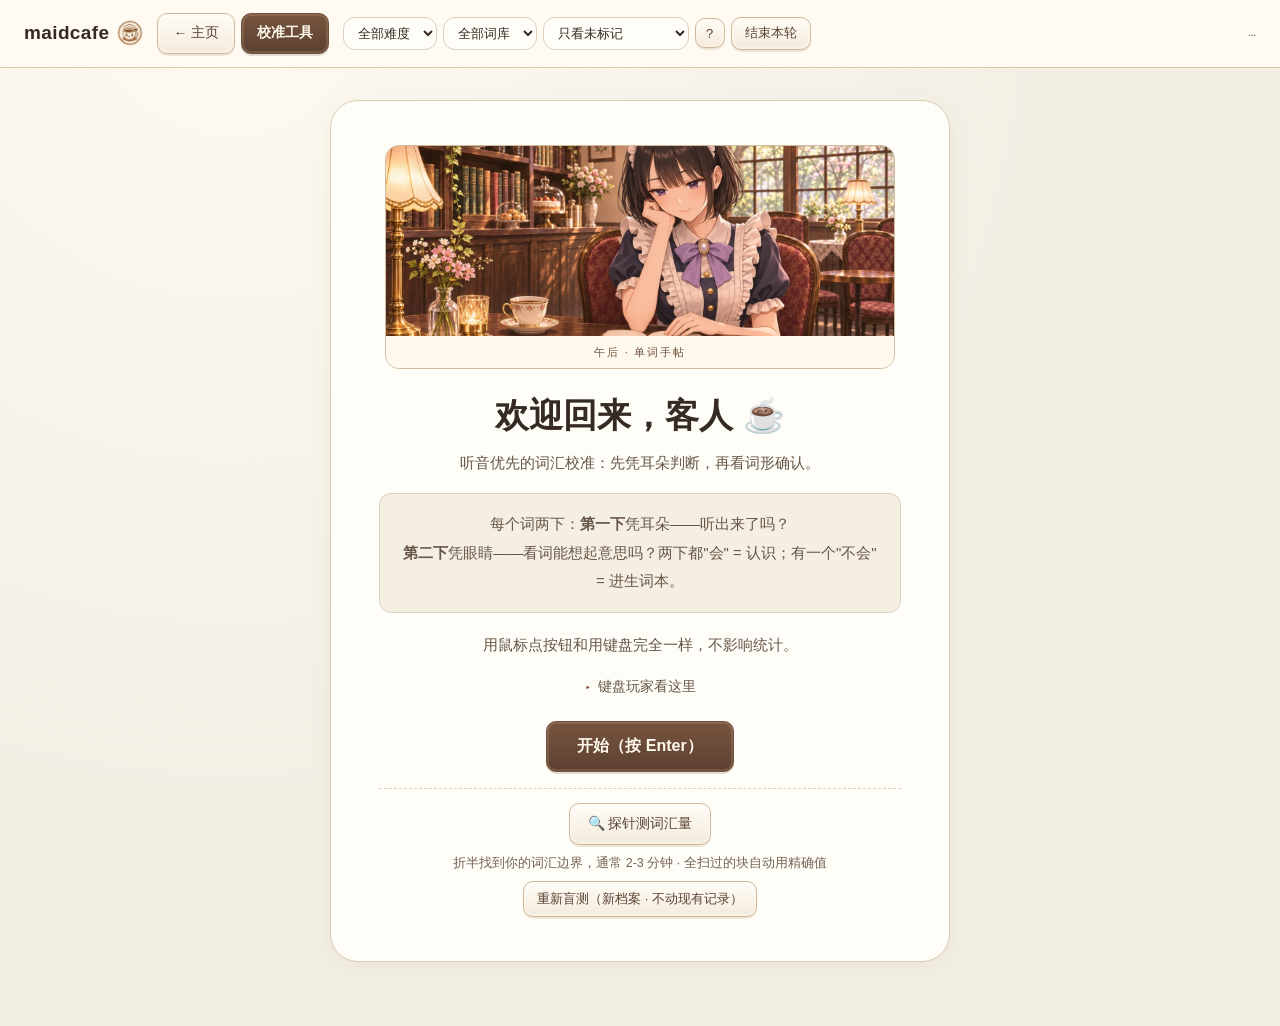
==== commit a1ef1b13: "Finalize cafe character designs and immersive desktop artwork" ====
--- a/static/calibrate.html
+++ b/static/calibrate.html
@@ -6,6 +6,7 @@
 <title>maidcafe ☕ 词汇校准</title>
 <link rel="icon" href="data:image/svg+xml,<svg xmlns='http://www.w3.org/2000/svg' viewBox='0 0 100 100'><text y='.9em' font-size='90'>☕</text></svg>">
 <link rel="stylesheet" href="/static/style.css?v=3">
+<link rel="stylesheet" href="/static/cafe-theme.css?v=2">
 </head>
 <body>
 <header>
@@ -28,9 +29,9 @@
 </header>
 
 <main id="main">
-  <div id="startOverlay" class="overlay">
+  <div id="startOverlay" data-cafe-stage="calibrate" class="overlay">
     <div class="overlay-card">
-      <img class="art-banner" src="/static/art/C1_welcome.png" alt="" onerror="this.remove()">
+      <figure class="cafe-scene-frame cafe-decoration"><img data-cafe-scene alt=""><figcaption data-cafe-caption></figcaption></figure>
       <h1>欢迎回来，客人 ☕</h1>
       <p>听音优先的词汇校准：先凭耳朵判断，再看词形确认。</p>
       <p class="rhythm">每个词两下：<b>第一下</b>凭耳朵——听出来了吗？<br>
@@ -58,7 +59,7 @@
     </div>
   </div>
 
-  <div id="card" class="card hidden">
+  <div id="card" data-cafe-stage="calibrate" class="card hidden cafe-study"><div class="study-desk">
     <div class="progress"><div class="progress-fill" id="progressFill"></div></div>
     <div class="card-body">
       <div id="listenState" class="listen-state">
@@ -95,10 +96,10 @@
       <span><kbd>K</kbd> 重听</span>
       <button id="hintClose" title="关闭提示">×</button>
     </div>
-  </div>
+  </div><aside class="cafe-companion cafe-decoration" aria-label="店员陪伴"><figure class="cafe-scene-frame cafe-decoration"><img data-cafe-scene alt=""><figcaption data-cafe-caption></figcaption></figure><img class="cafe-portrait" data-cafe-cast alt=""><p class="cafe-companion-name" data-cafe-name></p><p class="cafe-companion-line" data-cafe-line></p></aside></div>
 
-  <div id="doneCard" class="card done hidden">
-    <img id="doneArt" class="art-banner hidden" src="/static/cafe/window-seat.jpg" alt="" onerror="this.remove()">
+  <div id="doneCard" data-cafe-stage="rest" class="card done hidden">
+    <figure class="cafe-scene-frame cafe-decoration"><img data-cafe-scene alt=""><figcaption data-cafe-caption></figcaption></figure>
     <h2 id="doneTitle">这一轮结束 🎉</h2>
     <div id="doneStats"></div>
     <p>进度已自动保存，随时回来继续。</p>
@@ -106,8 +107,8 @@
     <button id="resumeBtn" class="mk">继续过词</button>
   </div>
 
-  <div id="probeCard" class="card done hidden">
-    <h2>测定完成 ☕</h2>
+  <div id="probeCard" data-cafe-stage="rest" class="card done hidden">
+    <figure class="cafe-scene-frame cafe-decoration"><img data-cafe-scene alt=""><figcaption data-cafe-caption></figcaption></figure><h2>测定完成 ☕</h2>
     <p>下次进店，我们会按这次的结果准备词卡。</p>
     <details class="measure-details"><summary>查看估计与词段详情</summary><div id="probeBoundary" class="hint-line hidden" style="margin-bottom:10px;"></div>
     <div id="probeNums" class="vocab-nums"></div>
@@ -124,7 +125,7 @@
 
 <script src="/static/keys.js"></script>
 <script src="/static/log.js?v=2"></script>
-<script src="/static/art.js?v=3"></script>
+<script src="/static/art.js?v=8"></script>
 <script src="/static/app.js?v=4"></script>
 </body>
 </html>
--- a/static/cafe-theme.css
+++ b/static/cafe-theme.css
@@ -0,0 +1,116 @@
+/* A shared visual language: porcelain, walnut, brass and softly inked paper. */
+:root {
+  --bg:#f4efe5; --card:#fffdf7; --sunken:#f5eee2;
+  --line:#dfd0bd; --line-soft:#eee3d5; --ink:#352b24;
+  --muted:#746354; --muted-2:#665647;
+  --accent:#805139; --accent-deep:#5b392b; --accent-soft:#eee0ce; --accent-line:#ccb294;
+  --green-ink:#42604b; --green-soft:#edf2e8; --green-line:#c3d0b8;
+  --red-ink:#934637; --red-soft:#fbefe8; --red-line:#dfbdb0;
+}
+body { background-image:radial-gradient(ellipse at 18% 0%,#fffaf1 0,transparent 55%); }
+header { background:#fffaf2; border-bottom-color:#d9c6ab; }
+button,.mk,.tab,input,select,textarea { -webkit-tap-highlight-color:transparent; }
+.mk,.cafe-primary,.mknext,#startBtn,.end-btn,.hint-toggle,.tab {
+  border-radius:10px; border:1px solid #cdb89c;
+  background:linear-gradient(#fffdf7,#f4eadb); color:#594333;
+  box-shadow:inset 0 0 0 2px #fffaf480,0 2px 0 #cbb89d55;
+  transition:background-color .15s,border-color .15s,box-shadow .15s;
+}
+.mk:hover,.end-btn:hover,.tab:hover { background:#f1e5d4; border-color:#a5825a; color:#493427; }
+.cafe-primary,.mknext,#startBtn,.tab.active {
+  border-color:#73503c; background:linear-gradient(#76553f,#5c4030); color:#fff9ee;
+  box-shadow:inset 0 0 0 2px #ead1a529,0 2px 0 #3e2c2126;
+}
+.cafe-primary:hover,.mknext:hover,#startBtn:hover,.tab.active:hover { background:#51382b; color:#fff9ee; }
+.mk3 { background:#edf2e8; border-color:#b1c0a7; color:#395641; }
+.mk3:hover { background:#e1ead9; border-color:#839877; color:#2d4734; }
+.mk1 { background:#f8eee3; border-color:#ceb69d; color:#75513c; }
+.mk1:hover { background:#efdfcb; border-color:#b99876; color:#60402d; }
+.mk.danger { background:#fbefe8; border-color:#d4a899; color:#934637; }
+.mk.danger:hover { background:#f5dfd4; border-color:#b57865; color:#7d382b; }
+.play-btn { background:radial-gradient(circle at 40% 30%,#fffdf7,#e9d6b6); border:1px solid #b39971; color:#644632; box-shadow:inset 0 0 0 5px #fff8e5,0 3px 0 #c7ad88; }
+.play-btn:hover { background:#e4cfad; }
+button:disabled,.mk:disabled,.cafe-primary:disabled { background:#eee7dc; color:#8a7b6a; border-color:#d9ccbb; box-shadow:none; cursor:default; }
+:focus-visible { outline:3px solid #76533a; outline-offset:3px; }
+.card,.overlay-card,.word-card,.ditem { border-color:#ddccb5; box-shadow:0 5px 24px #573a2210; }
+.word-card { max-height:calc(100dvh - 32px); overflow:auto; }
+input,select,textarea { color:var(--ink); accent-color:var(--accent); }
+.cafe-mode-label { display:block; font-weight:600; }
+.cafe-mode-label select { width:100%; padding:10px; margin-top:6px; border:1px solid var(--line); border-radius:9px; background:var(--card); font-size:14px; }
+#appearanceStatus:empty { display:none; }
+
+/* Images sit beside the page, never behind a word or a control. */
+.cafe-scene-frame { margin:0 0 20px; border:1px solid #d2bc9d; border-radius:14px; overflow:hidden; background:#e7ddcb; }
+.cafe-decoration img[hidden],img[data-cafe-scene][hidden],img[data-cafe-cast][hidden],.spk-avatar[hidden] { display:none !important; }
+.cafe-scene-frame>img { display:block; width:100%; height:195px; object-fit:cover; }
+.cafe-scene-frame>figcaption { padding:8px 14px; background:#fff8ed; color:#705640; font:500 11px/1.5 var(--font-ui); letter-spacing:.16em; }
+.cafe-scene-frame.cafe-small { display:grid; grid-template-columns:140px 1fr; align-items:center; background:#f7eddf; }
+.cafe-scene-frame.cafe-small>img { width:140px; height:100px; }
+.cafe-scene-frame.cafe-small>figcaption { background:none; line-height:1.9; }
+.overlay-card .cafe-scene-frame { max-width:510px; margin:0 auto 24px; }
+.overlay-card .cafe-scene-frame>img { height:190px; }
+.cafe-banner-title { font:600 25px/1.5 Georgia,"Songti SC",serif; margin:0 0 16px; }
+.cafe-study { display:grid; grid-template-columns:minmax(0,1fr) 225px; gap:28px; align-items:start; }
+main:has(.cafe-study:not(.hidden)) { max-width:1080px; }
+.study-desk { min-width:0; }
+.cafe-companion { text-align:center; padding:0 0 18px; background:#eee4d5; border:1px solid #d8c6ac; border-radius:16px; overflow:hidden; }
+.cafe-companion .cafe-scene-frame { border:0; border-radius:0; margin:0; }
+.cafe-companion .cafe-scene-frame>img { height:125px; }
+.cafe-companion .cafe-scene-frame>figcaption { font-size:10px; padding:7px 4px; }
+.cafe-portrait { display:block; height:285px; width:100%; object-fit:contain; margin:12px auto 6px; }
+.cafe-companion-name { font:600 20px/1.4 Georgia,serif; color:#5d4031; }
+.cafe-companion-line { padding:6px 14px 0; color:#74604b; font-size:12px; line-height:1.8; }
+.cafe-study.card { overflow:visible; border:0; box-shadow:none; background:transparent; }
+.cafe-study.card>.study-desk { background:var(--card); border:1px solid var(--line); border-radius:18px; overflow:hidden; }
+.cast-grid { gap:12px; grid-template-columns:repeat(5,minmax(0,1fr)); }
+.cast-grid figure { grid-template-rows:230px auto; align-items:end; min-width:0; padding:8px 0 14px; border:1px solid var(--line); border-radius:12px; background:#f8f1e6; }
+.cast-grid img { max-width:none; width:100%; height:calc(230px * var(--cast-scale,1)); object-fit:contain; aspect-ratio:auto; border-radius:0; background:none; }
+.cast-grid figcaption { font:600 17px/1.5 Georgia,serif; color:#624833; }
+.cast-grid small { font:12px/1.8 var(--font-ui); color:#7b6751; }
+.cast-intro { margin:8px 0 12px; font-size:13px; }
+.secret-album { margin-top:20px; padding-top:16px; border-top:1px solid var(--line); }
+.secret-album>summary { cursor:pointer; padding:8px 0; color:#624833; }
+.secret-grid { display:grid; grid-template-columns:repeat(2,minmax(0,1fr)); gap:18px; margin-top:14px; }
+.secret-grid figure { min-width:0; margin:0; overflow:hidden; border:1px solid var(--line); border-radius:12px; background:#fffaf1; }
+.secret-grid img { display:block; width:100%; aspect-ratio:3/2; object-fit:cover; }
+.secret-grid figcaption { padding:14px 16px; }
+.secret-grid strong { font:600 17px/1.6 Georgia,"Songti SC",serif; color:#624833; }
+.secret-grid p { margin:7px 0 0; font-size:13px; line-height:1.8; color:#74604b; }
+@media(max-width:600px) { .secret-grid { grid-template-columns:1fr; } }
+.cafe-word-stamp { float:right; width:60px; height:65px; object-fit:cover; object-position:50% 5%; border-radius:0 14px 0 30px; background:#f3e5d3; margin:0 0 0 8px; }
+.brew-illustration { background:none; height:auto; }
+.brew-illustration img { height:195px; }
+#listView>.cafe-scene-frame,#playerView>.cafe-scene-frame,#wordbookView>.cafe-scene-frame,#vListen>.cafe-scene-frame {
+  display:grid; grid-template-columns:minmax(0,42%) minmax(0,1fr); align-items:stretch; background:#f5eada;
+}
+#listView>.cafe-scene-frame>figcaption,#playerView>.cafe-scene-frame>figcaption,#wordbookView>.cafe-scene-frame>figcaption,#vListen>.cafe-scene-frame>figcaption {
+  display:flex; align-items:center; justify-content:center; padding:22px; font:500 clamp(16px,2vw,23px)/1.8 Georgia,"Songti SC",serif; letter-spacing:.06em; background:none;
+}
+.arrival-cover img { object-position:var(--scene-focus,50% 40%); }
+.arrival-cover .scene-stamp { max-height:calc(100% - 40px); }
+.cfg-art { margin:0; border:0; border-radius:14px 14px 0 0; }
+.cfg-art>figcaption { display:block; }
+#setupModal>.cafe-scene-frame { margin-bottom:16px; }
+body[data-cafe-art="quiet"] .cafe-decoration { display:none !important; }
+body[data-cafe-art="quiet"] .cafe-study { display:block; }
+body[data-cafe-art="quiet"] main:has(.cafe-study:not(.hidden)) { max-width:760px; }
+body[data-cafe-art="quiet"] .arrival { grid-template-columns:1fr; max-width:760px; margin:auto; }
+body[data-cafe-art="quiet"] .sample-ticket { grid-template-columns:1fr; }
+@media(max-width:800px) {
+  .cafe-study { grid-template-columns:1fr; gap:16px; }
+  .cafe-companion { order:-1; display:grid; grid-template-columns:76px 1fr; grid-template-rows:1fr 1fr; padding:6px 18px 6px 8px; text-align:left; align-items:center; }
+  .cafe-companion .cafe-scene-frame { display:none; }
+  .cafe-portrait { grid-row:1/3; width:70px; height:88px; margin:0; object-fit:cover; object-position:50% 3%; border-radius:9px; }
+  .cafe-companion-name { align-self:end; font-size:18px; padding-left:12px; }
+  .cafe-companion-line { align-self:start; padding:3px 0 0 12px; }
+  .cafe-scene-frame>img,.brew-illustration img { height:155px; }
+  .cast-grid { grid-template-columns:repeat(3,minmax(0,1fr)); }
+  .cast-grid figure { grid-template-rows:180px auto; }
+  .cast-grid img { height:calc(180px * var(--cast-scale,1)); }
+  .overlay-card .cafe-scene-frame>img { height:155px; }
+  #listView>.cafe-scene-frame,#playerView>.cafe-scene-frame,#wordbookView>.cafe-scene-frame,#vListen>.cafe-scene-frame { grid-template-columns:1fr; }
+  #listView>.cafe-scene-frame>figcaption,#playerView>.cafe-scene-frame>figcaption,#wordbookView>.cafe-scene-frame>figcaption,#vListen>.cafe-scene-frame>figcaption { font-size:12px; padding:8px 12px; justify-content:flex-start; }
+}
+@media(prefers-reduced-motion:reduce) {
+  *,*::before,*::after { scroll-behavior:auto !important; transition:none !important; animation:none !important; }
+}
